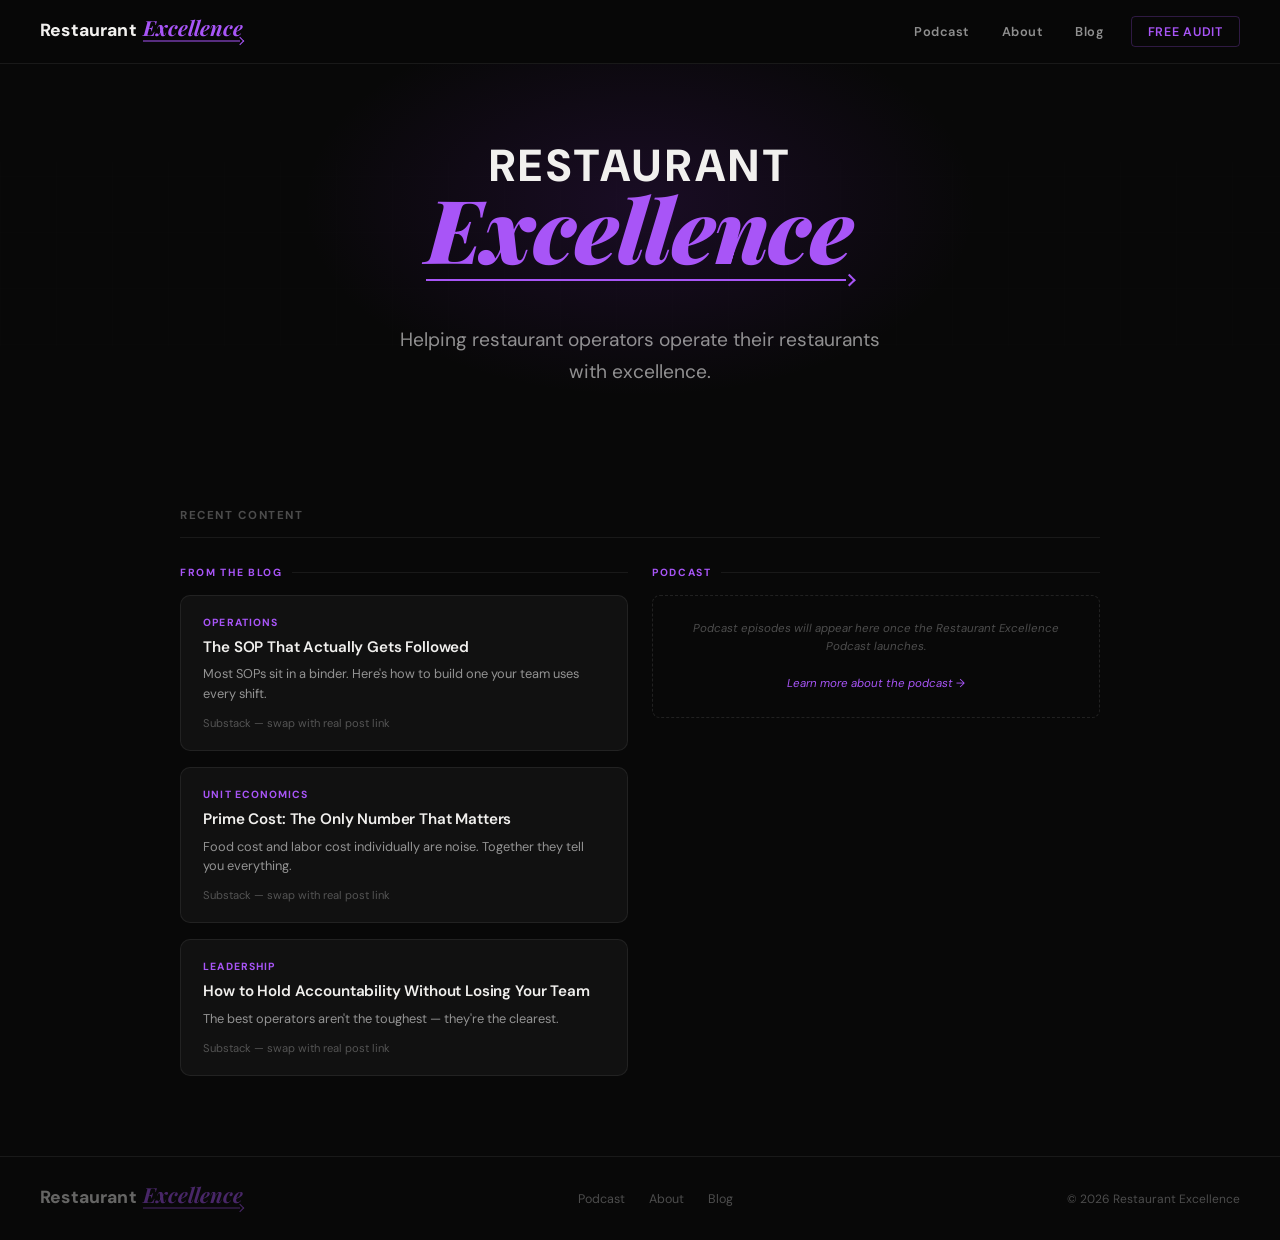
==== index.html @ 6af5d202 "Rebuild site with multi-page structure - index.html: simplified homepage with wordmark, tagline, rec" ====
<!DOCTYPE html>
<html lang="en">
<head>
  <meta charset="UTF-8" />
  <meta name="viewport" content="width=device-width, initial-scale=1.0" />
  <title>Restaurant Excellence</title>
  <meta name="description" content="Helping restaurant operators operate their restaurants with excellence.">
  <link rel="icon" type="image/svg+xml" href="favicon.svg">
  <link rel="preconnect" href="https://fonts.googleapis.com">
  <link rel="preconnect" href="https://fonts.gstatic.com" crossorigin>
  <link href="https://fonts.googleapis.com/css2?family=Playfair+Display:ital,wght@1,700;1,900&family=DM+Sans:wght@400;500;600;800&display=swap" rel="stylesheet">
  <style>
    *, *::before, *::after { box-sizing: border-box; margin: 0; padding: 0; }
    :root {
      --purple:       #6B21A8;
      --purple-mid:   #7C3AED;
      --purple-light: #A855F7;
      --bg:           #080808;
      --bg-card:      #111111;
      --text:         #F1F0EE;
      --text-muted:   rgba(255,255,255,0.55);
      --text-dim:     rgba(255,255,255,0.28);
      --border:       rgba(255,255,255,0.07);
      --border-purple: rgba(168,85,247,0.25);
    }
    html { scroll-behavior: smooth; }
    body { font-family: 'DM Sans', system-ui, sans-serif; background: var(--bg); color: var(--text); min-height: 100vh; display: flex; flex-direction: column; -webkit-font-smoothing: antialiased; }
    a { text-decoration: none; color: inherit; }

    /* ── NAV ── */
    nav { display: flex; align-items: center; justify-content: space-between; padding: 0 2.5rem; height: 64px; border-bottom: 1px solid var(--border); position: sticky; top: 0; background: rgba(8,8,8,0.92); backdrop-filter: blur(16px); z-index: 100; }
    .nav-logo { display: inline-flex; align-items: center; }
    .brand-text { display: inline-flex; align-items: baseline; gap: 0.4rem; }
    .brand-restaurant { font-family: 'DM Sans', system-ui, sans-serif; font-size: 1.1rem; font-weight: 800; letter-spacing: 0.01em; color: var(--text); }
    .brand-excellence-wrap { display: inline-flex; flex-direction: column; align-items: flex-start; }
    .brand-excellence { font-family: 'Playfair Display', Georgia, serif; font-size: 1.3rem; font-style: italic; font-weight: 700; line-height: 0.9; color: var(--purple-light); }
    .brand-arrow { position: relative; width: 100%; min-width: 80px; height: 9px; }
    .brand-arrow::before { content: ''; position: absolute; top: 50%; left: 0; right: 0.22rem; border-top: 1.5px solid var(--purple-light); transform: translateY(-50%); }
    .brand-arrow::after { content: ''; position: absolute; top: 50%; right: 0; width: 0.38rem; height: 0.38rem; border-top: 1.5px solid var(--purple-light); border-right: 1.5px solid var(--purple-light); transform: translateY(-50%) rotate(45deg); }
    .nav-links { display: flex; align-items: center; gap: 0.25rem; }
    .nav-link { font-size: 0.8rem; font-weight: 600; letter-spacing: 0.04em; color: var(--text-muted); padding: 0.4rem 0.9rem; border-radius: 4px; transition: color 0.2s, background 0.2s; }
    .nav-link:hover { color: var(--text); background: rgba(255,255,255,0.05); }
    .nav-link.active { color: var(--text); }
    .nav-audit { font-size: 0.78rem; font-weight: 600; letter-spacing: 0.06em; text-transform: uppercase; color: var(--purple-light); padding: 0.4rem 1rem; border: 1px solid var(--border-purple); border-radius: 4px; transition: background 0.2s, border-color 0.2s; margin-left: 0.5rem; }
    .nav-audit:hover { background: rgba(168,85,247,0.1); border-color: rgba(168,85,247,0.5); }

    /* ── HERO WORDMARK ── */
    .hero { padding: 5rem 2rem 3.5rem; display: flex; flex-direction: column; align-items: center; text-align: center; position: relative; overflow: hidden; }
    .hero::before { content: ''; position: absolute; top: -60px; left: 50%; transform: translateX(-50%); width: 700px; height: 400px; background: radial-gradient(ellipse, rgba(107,33,168,0.18) 0%, transparent 68%); pointer-events: none; }
    .hero-grid { position: absolute; inset: 0; background-image: linear-gradient(rgba(255,255,255,0.02) 1px, transparent 1px), linear-gradient(90deg, rgba(255,255,255,0.02) 1px, transparent 1px); background-size: 56px 56px; mask-image: linear-gradient(180deg, transparent 0%, rgba(0,0,0,0.35) 30%, rgba(0,0,0,0.35) 70%, transparent 100%); }
    .hero-inner { position: relative; z-index: 2; display: flex; flex-direction: column; align-items: center; }

    .wordmark { display: inline-flex; flex-direction: column; align-items: center; gap: 0; margin-bottom: 2.25rem; }
    .wordmark-top { font-family: 'DM Sans', system-ui, sans-serif; font-size: clamp(1.6rem, 4vw, 2.8rem); font-weight: 800; letter-spacing: 0.08em; text-transform: uppercase; color: var(--text); line-height: 1; }
    .wordmark-excellence-wrap { display: flex; flex-direction: column; align-items: flex-start; width: 100%; }
    .wordmark-excellence { font-family: 'Playfair Display', Georgia, serif; font-size: clamp(3rem, 7vw, 5.5rem); font-style: italic; font-weight: 900; line-height: 0.88; color: var(--purple-light); letter-spacing: -0.01em; }
    .wordmark-arrow { position: relative; width: 100%; height: 16px; margin-top: 6px; }
    .wordmark-arrow::before { content: ''; position: absolute; top: 50%; left: 0; right: 0.5rem; border-top: 2px solid var(--purple-light); transform: translateY(-50%); }
    .wordmark-arrow::after { content: ''; position: absolute; top: 50%; right: 0; width: 0.55rem; height: 0.55rem; border-top: 2px solid var(--purple-light); border-right: 2px solid var(--purple-light); transform: translateY(-50%) rotate(45deg); }

    .hero-tagline { font-size: clamp(1rem, 1.8vw, 1.2rem); color: var(--text-muted); line-height: 1.65; max-width: 480px; }

    /* ── RECENT CONTENT ── */
    .recent { flex: 1; padding: 4rem 2.5rem 5rem; max-width: 1000px; margin: 0 auto; width: 100%; }
    .recent-header { display: flex; align-items: baseline; justify-content: space-between; margin-bottom: 1.75rem; padding-bottom: 0.875rem; border-bottom: 1px solid var(--border); }
    .recent-header h2 { font-size: 0.72rem; font-weight: 700; letter-spacing: 0.14em; text-transform: uppercase; color: var(--text-dim); }
    .recent-cols { display: grid; grid-template-columns: 1fr 1fr; gap: 1.5rem; }
    @media (max-width: 680px) { .recent-cols { grid-template-columns: 1fr; } }

    .content-col-label { font-size: 0.65rem; font-weight: 700; letter-spacing: 0.16em; text-transform: uppercase; color: var(--purple-light); margin-bottom: 1rem; display: flex; align-items: center; gap: 0.6rem; }
    .content-col-label::after { content: ''; flex: 1; height: 1px; background: var(--border); }

    .content-card { background: var(--bg-card); border: 1px solid var(--border); border-radius: 10px; padding: 1.25rem 1.4rem; margin-bottom: 1rem; display: block; transition: border-color 0.2s, background 0.2s; }
    .content-card:last-child { margin-bottom: 0; }
    .content-card:hover { border-color: var(--border-purple); background: #161616; }
    .content-card-tag { font-size: 0.65rem; font-weight: 700; letter-spacing: 0.1em; text-transform: uppercase; color: var(--purple-light); margin-bottom: 0.5rem; }
    .content-card h3 { font-size: 0.95rem; font-weight: 600; color: var(--text); line-height: 1.4; margin-bottom: 0.4rem; letter-spacing: -0.01em; }
    .content-card p { font-size: 0.8rem; color: var(--text-muted); line-height: 1.55; }
    .content-card-meta { font-size: 0.7rem; color: var(--text-dim); margin-top: 0.75rem; }

    .placeholder-note { font-size: 0.72rem; color: var(--text-dim); font-style: italic; padding: 1.5rem; border: 1px dashed rgba(255,255,255,0.1); border-radius: 8px; text-align: center; line-height: 1.6; }

    /* ── FOOTER ── */
    footer { padding: 1.75rem 2.5rem; border-top: 1px solid var(--border); display: flex; align-items: center; justify-content: space-between; flex-wrap: wrap; gap: 0.75rem; }
    .foot-links { display: flex; gap: 1.5rem; }
    .foot-links a { font-size: 0.78rem; color: var(--text-dim); transition: color 0.2s; }
    .foot-links a:hover { color: var(--text-muted); }
    .foot-copy { font-size: 0.75rem; color: var(--text-dim); }
  </style>
</head>
<body>

  <nav>
    <a href="index.html" class="nav-logo">
      <div class="brand-text">
        <span class="brand-restaurant">Restaurant</span>
        <span class="brand-excellence-wrap">
          <span class="brand-excellence">Excellence</span>
          <span class="brand-arrow"></span>
        </span>
      </div>
    </a>
    <div class="nav-links">
      <a href="podcast.html" class="nav-link">Podcast</a>
      <a href="about.html" class="nav-link">About</a>
      <a href="https://restaurantexcellence.substack.com" target="_blank" rel="noopener" class="nav-link">Blog</a>
      <a href="https://audit.restaurantexcellence.com" class="nav-audit">Free Audit</a>
    </div>
  </nav>

  <section class="hero">
    <div class="hero-grid"></div>
    <div class="hero-inner">
      <div class="wordmark">
        <span class="wordmark-top">Restaurant</span>
        <div class="wordmark-excellence-wrap">
          <span class="wordmark-excellence">Excellence</span>
          <div class="wordmark-arrow"></div>
        </div>
      </div>
      <p class="hero-tagline">Helping restaurant operators operate their restaurants with excellence.</p>
    </div>
  </section>

  <div class="recent">
    <div class="recent-header">
      <h2>Recent content</h2>
    </div>
    <div class="recent-cols">

      <div>
        <div class="content-col-label">From the blog</div>
        <a href="https://restaurantexcellence.substack.com" target="_blank" rel="noopener" class="content-card">
          <div class="content-card-tag">Operations</div>
          <h3>The SOP That Actually Gets Followed</h3>
          <p>Most SOPs sit in a binder. Here's how to build one your team uses every shift.</p>
          <div class="content-card-meta">Substack — swap with real post link</div>
        </a>
        <a href="https://restaurantexcellence.substack.com" target="_blank" rel="noopener" class="content-card">
          <div class="content-card-tag">Unit Economics</div>
          <h3>Prime Cost: The Only Number That Matters</h3>
          <p>Food cost and labor cost individually are noise. Together they tell you everything.</p>
          <div class="content-card-meta">Substack — swap with real post link</div>
        </a>
        <a href="https://restaurantexcellence.substack.com" target="_blank" rel="noopener" class="content-card">
          <div class="content-card-tag">Leadership</div>
          <h3>How to Hold Accountability Without Losing Your Team</h3>
          <p>The best operators aren't the toughest — they're the clearest.</p>
          <div class="content-card-meta">Substack — swap with real post link</div>
        </a>
      </div>

      <div>
        <div class="content-col-label">Podcast</div>
        <div class="placeholder-note">
          Podcast episodes will appear here once the Restaurant Excellence Podcast launches.<br><br>
          <a href="podcast.html" style="color: var(--purple-light);">Learn more about the podcast →</a>
        </div>
      </div>

    </div>
  </div>

  <footer>
    <div class="brand-text" style="opacity:0.4;">
      <span class="brand-restaurant">Restaurant</span>
      <span class="brand-excellence-wrap">
        <span class="brand-excellence">Excellence</span>
        <span class="brand-arrow"></span>
      </span>
    </div>
    <div class="foot-links">
      <a href="podcast.html">Podcast</a>
      <a href="about.html">About</a>
      <a href="https://restaurantexcellence.substack.com" target="_blank" rel="noopener">Blog</a>
    </div>
    <span class="foot-copy">© 2026 Restaurant Excellence</span>
  </footer>

</body>
</html>
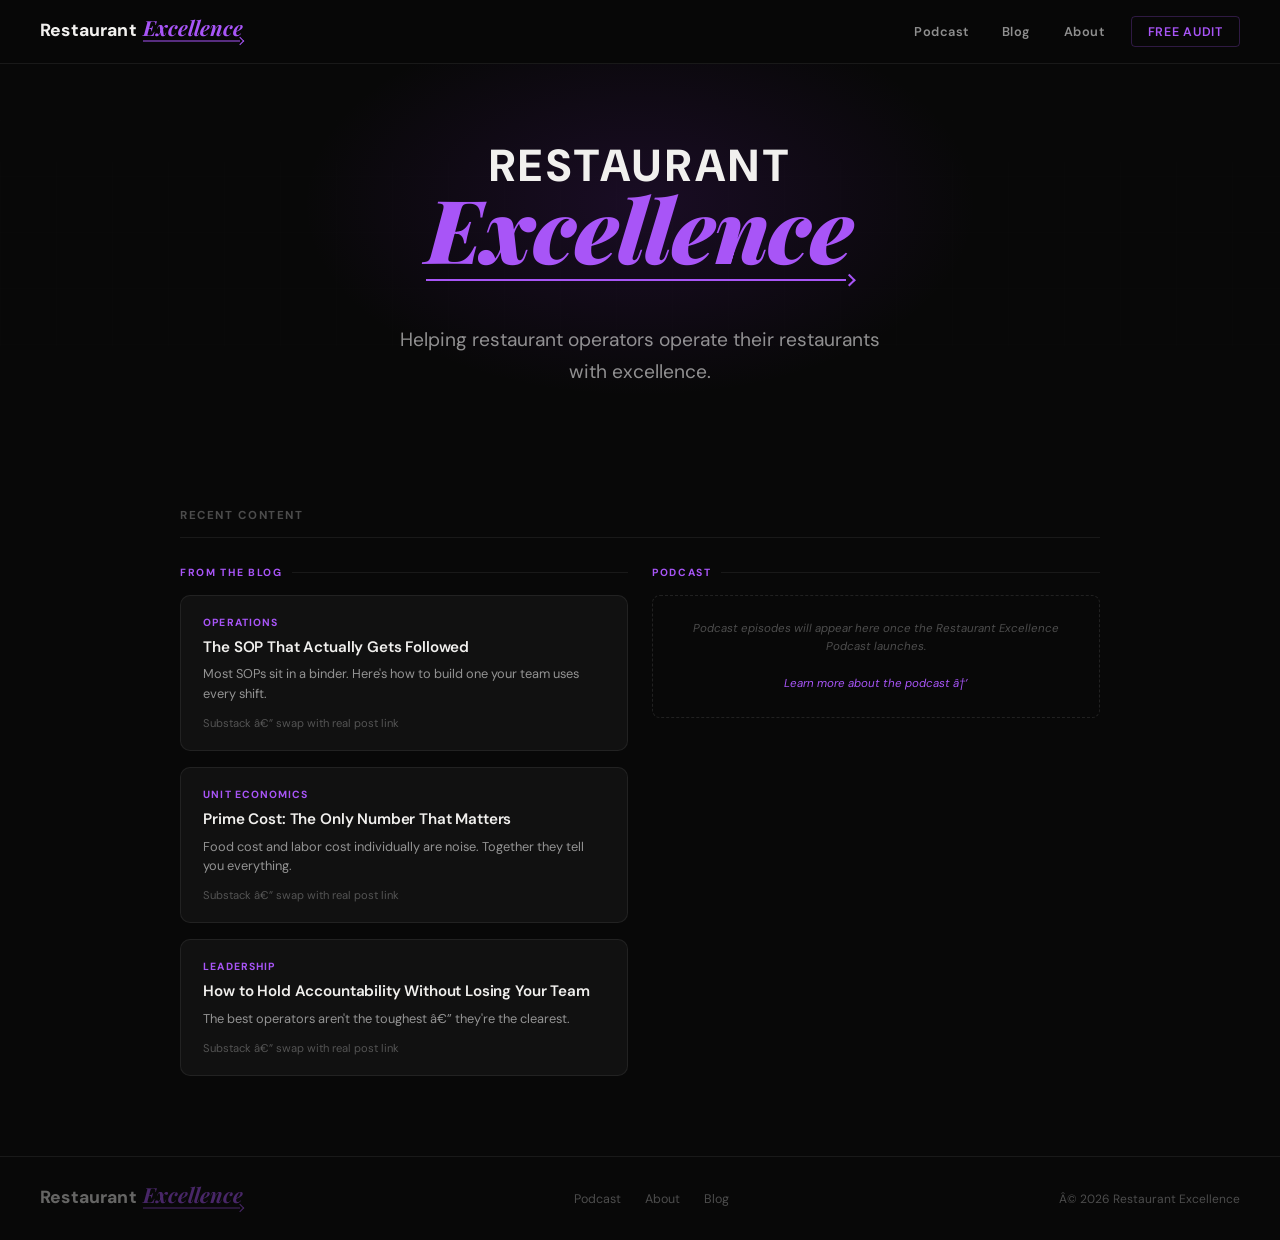
==== commit 26418b57: "Reorder nav: Podcast > Blog > About Co-Authored-By: Claude Sonnet 4.6 <noreply@anthropic.com>" ====
--- a/index.html
+++ b/index.html
@@ -1,4 +1,4 @@
-<!DOCTYPE html>
+﻿<!DOCTYPE html>
 <html lang="en">
 <head>
   <meta charset="UTF-8" />
@@ -27,7 +27,7 @@
     body { font-family: 'DM Sans', system-ui, sans-serif; background: var(--bg); color: var(--text); min-height: 100vh; display: flex; flex-direction: column; -webkit-font-smoothing: antialiased; }
     a { text-decoration: none; color: inherit; }
 
-    /* ── NAV ── */
+    /* â”€â”€ NAV â”€â”€ */
     nav { display: flex; align-items: center; justify-content: space-between; padding: 0 2.5rem; height: 64px; border-bottom: 1px solid var(--border); position: sticky; top: 0; background: rgba(8,8,8,0.92); backdrop-filter: blur(16px); z-index: 100; }
     .nav-logo { display: inline-flex; align-items: center; }
     .brand-text { display: inline-flex; align-items: baseline; gap: 0.4rem; }
@@ -44,7 +44,7 @@
     .nav-audit { font-size: 0.78rem; font-weight: 600; letter-spacing: 0.06em; text-transform: uppercase; color: var(--purple-light); padding: 0.4rem 1rem; border: 1px solid var(--border-purple); border-radius: 4px; transition: background 0.2s, border-color 0.2s; margin-left: 0.5rem; }
     .nav-audit:hover { background: rgba(168,85,247,0.1); border-color: rgba(168,85,247,0.5); }
 
-    /* ── HERO WORDMARK ── */
+    /* â”€â”€ HERO WORDMARK â”€â”€ */
     .hero { padding: 5rem 2rem 3.5rem; display: flex; flex-direction: column; align-items: center; text-align: center; position: relative; overflow: hidden; }
     .hero::before { content: ''; position: absolute; top: -60px; left: 50%; transform: translateX(-50%); width: 700px; height: 400px; background: radial-gradient(ellipse, rgba(107,33,168,0.18) 0%, transparent 68%); pointer-events: none; }
     .hero-grid { position: absolute; inset: 0; background-image: linear-gradient(rgba(255,255,255,0.02) 1px, transparent 1px), linear-gradient(90deg, rgba(255,255,255,0.02) 1px, transparent 1px); background-size: 56px 56px; mask-image: linear-gradient(180deg, transparent 0%, rgba(0,0,0,0.35) 30%, rgba(0,0,0,0.35) 70%, transparent 100%); }
@@ -60,7 +60,7 @@
 
     .hero-tagline { font-size: clamp(1rem, 1.8vw, 1.2rem); color: var(--text-muted); line-height: 1.65; max-width: 480px; }
 
-    /* ── RECENT CONTENT ── */
+    /* â”€â”€ RECENT CONTENT â”€â”€ */
     .recent { flex: 1; padding: 4rem 2.5rem 5rem; max-width: 1000px; margin: 0 auto; width: 100%; }
     .recent-header { display: flex; align-items: baseline; justify-content: space-between; margin-bottom: 1.75rem; padding-bottom: 0.875rem; border-bottom: 1px solid var(--border); }
     .recent-header h2 { font-size: 0.72rem; font-weight: 700; letter-spacing: 0.14em; text-transform: uppercase; color: var(--text-dim); }
@@ -80,7 +80,7 @@
 
     .placeholder-note { font-size: 0.72rem; color: var(--text-dim); font-style: italic; padding: 1.5rem; border: 1px dashed rgba(255,255,255,0.1); border-radius: 8px; text-align: center; line-height: 1.6; }
 
-    /* ── FOOTER ── */
+    /* â”€â”€ FOOTER â”€â”€ */
     footer { padding: 1.75rem 2.5rem; border-top: 1px solid var(--border); display: flex; align-items: center; justify-content: space-between; flex-wrap: wrap; gap: 0.75rem; }
     .foot-links { display: flex; gap: 1.5rem; }
     .foot-links a { font-size: 0.78rem; color: var(--text-dim); transition: color 0.2s; }
@@ -102,8 +102,8 @@
     </a>
     <div class="nav-links">
       <a href="podcast.html" class="nav-link">Podcast</a>
+      <a href="https://restaurantexcellence.substack.com" target="_blank" rel="noopener" class="nav-link">Blog</a>
       <a href="about.html" class="nav-link">About</a>
-      <a href="https://restaurantexcellence.substack.com" target="_blank" rel="noopener" class="nav-link">Blog</a>
       <a href="https://audit.restaurantexcellence.com" class="nav-audit">Free Audit</a>
     </div>
   </nav>
@@ -134,19 +134,19 @@
           <div class="content-card-tag">Operations</div>
           <h3>The SOP That Actually Gets Followed</h3>
           <p>Most SOPs sit in a binder. Here's how to build one your team uses every shift.</p>
-          <div class="content-card-meta">Substack — swap with real post link</div>
+          <div class="content-card-meta">Substack â€” swap with real post link</div>
         </a>
         <a href="https://restaurantexcellence.substack.com" target="_blank" rel="noopener" class="content-card">
           <div class="content-card-tag">Unit Economics</div>
           <h3>Prime Cost: The Only Number That Matters</h3>
           <p>Food cost and labor cost individually are noise. Together they tell you everything.</p>
-          <div class="content-card-meta">Substack — swap with real post link</div>
+          <div class="content-card-meta">Substack â€” swap with real post link</div>
         </a>
         <a href="https://restaurantexcellence.substack.com" target="_blank" rel="noopener" class="content-card">
           <div class="content-card-tag">Leadership</div>
           <h3>How to Hold Accountability Without Losing Your Team</h3>
-          <p>The best operators aren't the toughest — they're the clearest.</p>
-          <div class="content-card-meta">Substack — swap with real post link</div>
+          <p>The best operators aren't the toughest â€” they're the clearest.</p>
+          <div class="content-card-meta">Substack â€” swap with real post link</div>
         </a>
       </div>
 
@@ -154,7 +154,7 @@
         <div class="content-col-label">Podcast</div>
         <div class="placeholder-note">
           Podcast episodes will appear here once the Restaurant Excellence Podcast launches.<br><br>
-          <a href="podcast.html" style="color: var(--purple-light);">Learn more about the podcast →</a>
+          <a href="podcast.html" style="color: var(--purple-light);">Learn more about the podcast â†’</a>
         </div>
       </div>
 
@@ -174,7 +174,7 @@
       <a href="about.html">About</a>
       <a href="https://restaurantexcellence.substack.com" target="_blank" rel="noopener">Blog</a>
     </div>
-    <span class="foot-copy">© 2026 Restaurant Excellence</span>
+    <span class="foot-copy">Â© 2026 Restaurant Excellence</span>
   </footer>
 
 </body>
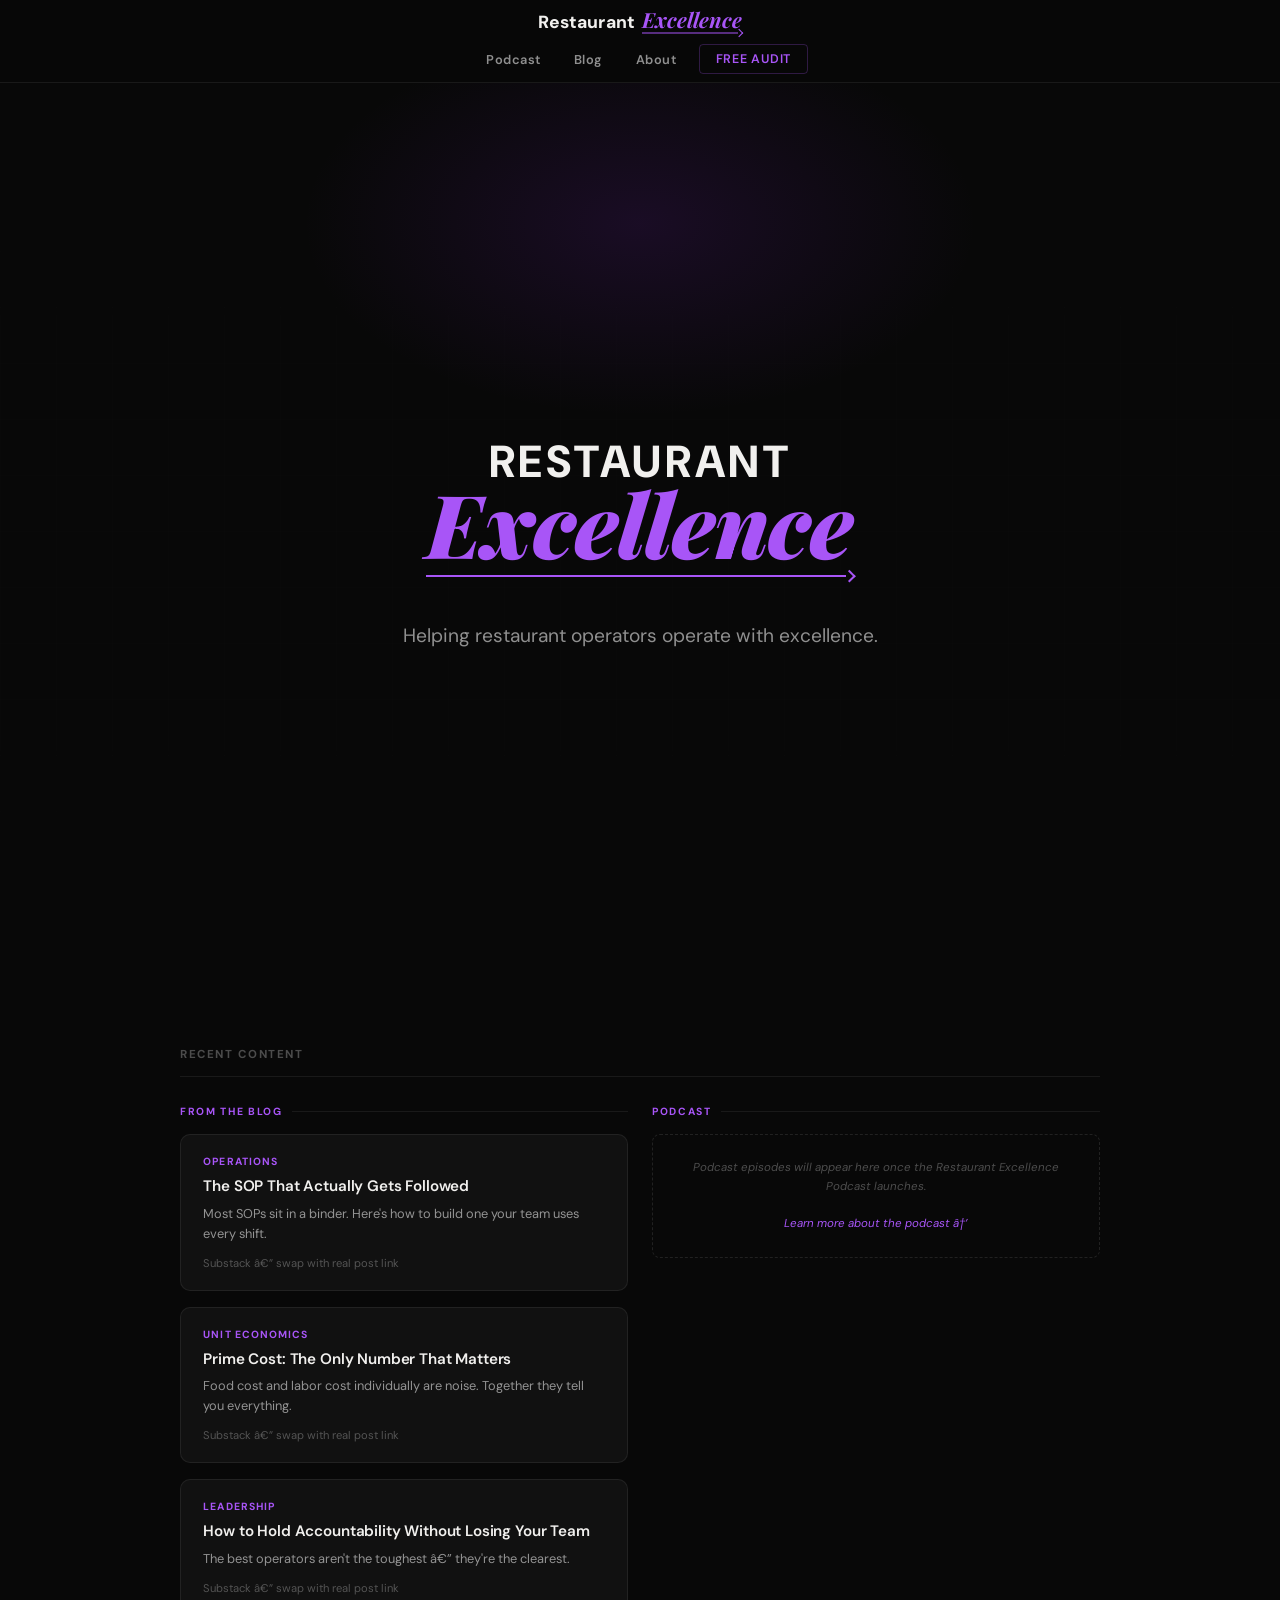
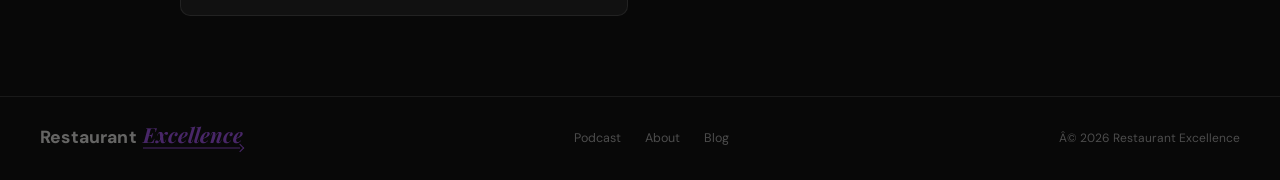
==== commit 4adcbe50: "Two-row nav, 100vh hero, updated slogan Nav layout changed to two rows on all pages for mobile fit. " ====
--- a/index.html
+++ b/index.html
@@ -4,7 +4,7 @@
   <meta charset="UTF-8" />
   <meta name="viewport" content="width=device-width, initial-scale=1.0" />
   <title>Restaurant Excellence</title>
-  <meta name="description" content="Helping restaurant operators operate their restaurants with excellence.">
+  <meta name="description" content="Helping restaurant operators operate with excellence.">
   <link rel="icon" type="image/svg+xml" href="favicon.svg">
   <link rel="preconnect" href="https://fonts.googleapis.com">
   <link rel="preconnect" href="https://fonts.gstatic.com" crossorigin>
@@ -27,8 +27,8 @@
     body { font-family: 'DM Sans', system-ui, sans-serif; background: var(--bg); color: var(--text); min-height: 100vh; display: flex; flex-direction: column; -webkit-font-smoothing: antialiased; }
     a { text-decoration: none; color: inherit; }
 
-    /* â”€â”€ NAV â”€â”€ */
-    nav { display: flex; align-items: center; justify-content: space-between; padding: 0 2.5rem; height: 64px; border-bottom: 1px solid var(--border); position: sticky; top: 0; background: rgba(8,8,8,0.92); backdrop-filter: blur(16px); z-index: 100; }
+    /* ── NAV ── */
+    nav { display: flex; flex-direction: column; align-items: center; padding: 0.6rem 2.5rem 0.5rem; border-bottom: 1px solid var(--border); position: sticky; top: 0; background: rgba(8,8,8,0.92); backdrop-filter: blur(16px); z-index: 100; gap: 0.4rem; }
     .nav-logo { display: inline-flex; align-items: center; }
     .brand-text { display: inline-flex; align-items: baseline; gap: 0.4rem; }
     .brand-restaurant { font-family: 'DM Sans', system-ui, sans-serif; font-size: 1.1rem; font-weight: 800; letter-spacing: 0.01em; color: var(--text); }
@@ -37,15 +37,15 @@
     .brand-arrow { position: relative; width: 100%; min-width: 80px; height: 9px; }
     .brand-arrow::before { content: ''; position: absolute; top: 50%; left: 0; right: 0.22rem; border-top: 1.5px solid var(--purple-light); transform: translateY(-50%); }
     .brand-arrow::after { content: ''; position: absolute; top: 50%; right: 0; width: 0.38rem; height: 0.38rem; border-top: 1.5px solid var(--purple-light); border-right: 1.5px solid var(--purple-light); transform: translateY(-50%) rotate(45deg); }
-    .nav-links { display: flex; align-items: center; gap: 0.25rem; }
+    .nav-links { display: flex; align-items: center; gap: 0.25rem; flex-wrap: wrap; justify-content: center; }
     .nav-link { font-size: 0.8rem; font-weight: 600; letter-spacing: 0.04em; color: var(--text-muted); padding: 0.4rem 0.9rem; border-radius: 4px; transition: color 0.2s, background 0.2s; }
     .nav-link:hover { color: var(--text); background: rgba(255,255,255,0.05); }
     .nav-link.active { color: var(--text); }
-    .nav-audit { font-size: 0.78rem; font-weight: 600; letter-spacing: 0.06em; text-transform: uppercase; color: var(--purple-light); padding: 0.4rem 1rem; border: 1px solid var(--border-purple); border-radius: 4px; transition: background 0.2s, border-color 0.2s; margin-left: 0.5rem; }
+    .nav-audit { font-size: 0.78rem; font-weight: 600; letter-spacing: 0.06em; text-transform: uppercase; color: var(--purple-light); padding: 0.4rem 1rem; border: 1px solid var(--border-purple); border-radius: 4px; transition: background 0.2s, border-color 0.2s; margin-left: 0.25rem; }
     .nav-audit:hover { background: rgba(168,85,247,0.1); border-color: rgba(168,85,247,0.5); }
 
     /* â”€â”€ HERO WORDMARK â”€â”€ */
-    .hero { padding: 5rem 2rem 3.5rem; display: flex; flex-direction: column; align-items: center; text-align: center; position: relative; overflow: hidden; }
+    .hero { min-height: 100vh; padding: 5rem 2rem 3.5rem; display: flex; flex-direction: column; align-items: center; justify-content: center; text-align: center; position: relative; overflow: hidden; }
     .hero::before { content: ''; position: absolute; top: -60px; left: 50%; transform: translateX(-50%); width: 700px; height: 400px; background: radial-gradient(ellipse, rgba(107,33,168,0.18) 0%, transparent 68%); pointer-events: none; }
     .hero-grid { position: absolute; inset: 0; background-image: linear-gradient(rgba(255,255,255,0.02) 1px, transparent 1px), linear-gradient(90deg, rgba(255,255,255,0.02) 1px, transparent 1px); background-size: 56px 56px; mask-image: linear-gradient(180deg, transparent 0%, rgba(0,0,0,0.35) 30%, rgba(0,0,0,0.35) 70%, transparent 100%); }
     .hero-inner { position: relative; z-index: 2; display: flex; flex-direction: column; align-items: center; }
@@ -118,7 +118,7 @@
           <div class="wordmark-arrow"></div>
         </div>
       </div>
-      <p class="hero-tagline">Helping restaurant operators operate their restaurants with excellence.</p>
+      <p class="hero-tagline">Helping restaurant operators operate with excellence.</p>
     </div>
   </section>
 
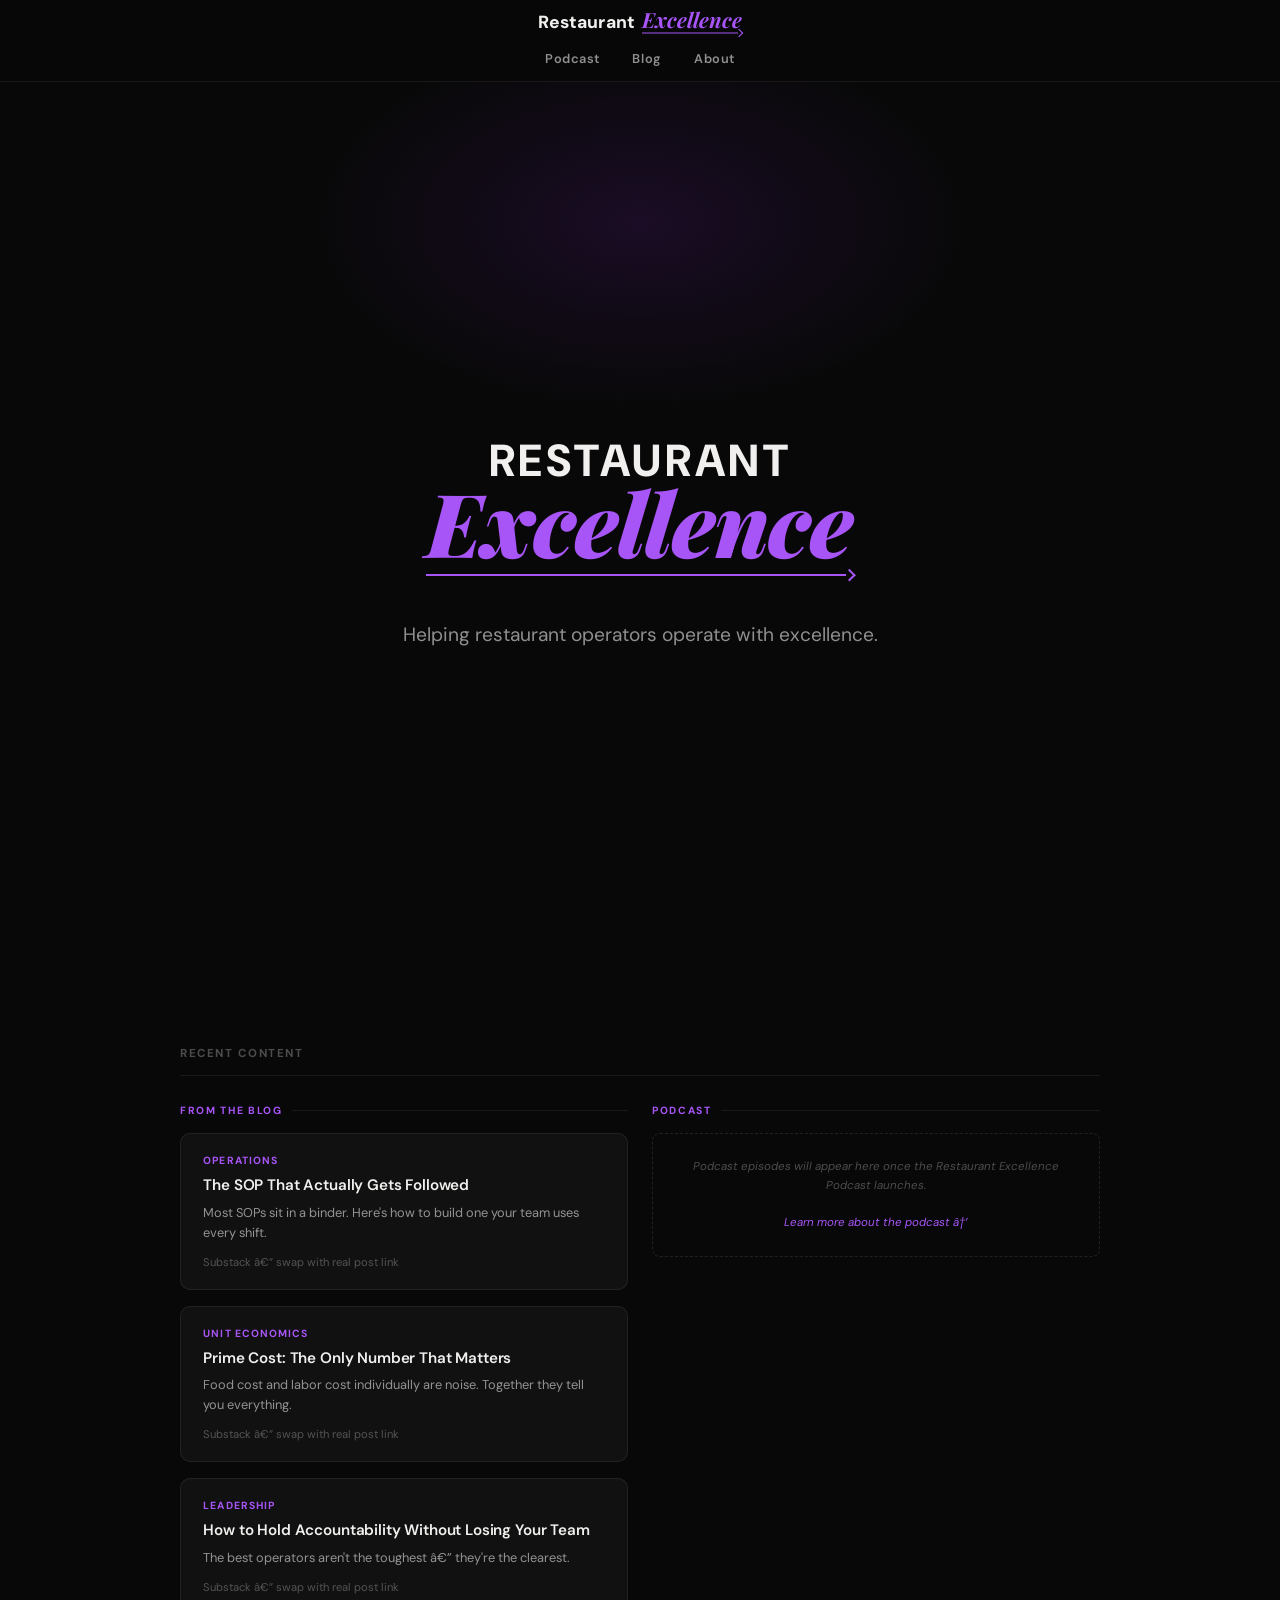
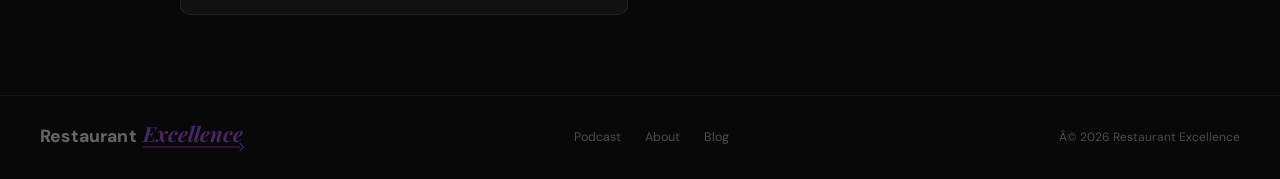
==== commit 5e282f2b: "Remove Free Audit button from nav on all pages Co-Authored-By: Claude Sonnet 4.6 <noreply@anthropic." ====
--- a/index.html
+++ b/index.html
@@ -104,7 +104,6 @@
       <a href="podcast.html" class="nav-link">Podcast</a>
       <a href="https://restaurantexcellence.substack.com" target="_blank" rel="noopener" class="nav-link">Blog</a>
       <a href="about.html" class="nav-link">About</a>
-      <a href="https://audit.restaurantexcellence.com" class="nav-audit">Free Audit</a>
     </div>
   </nav>
 
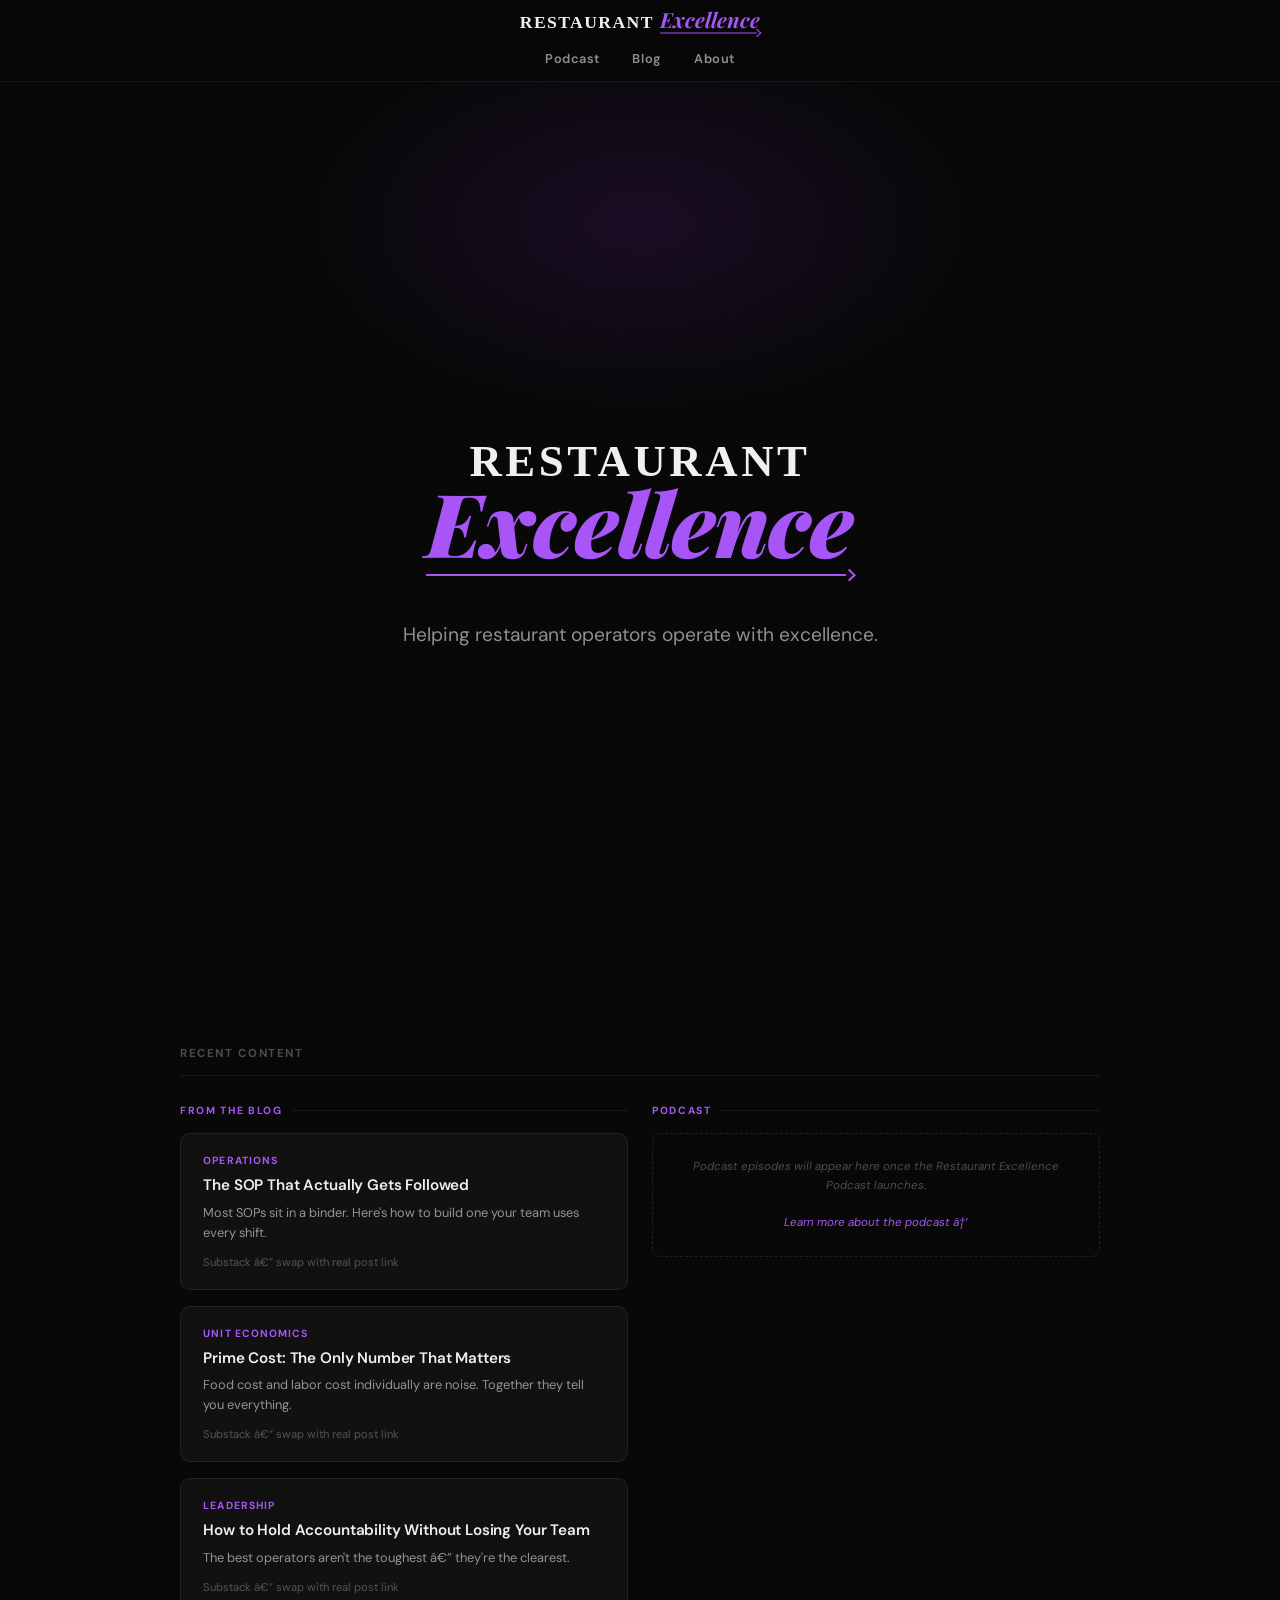
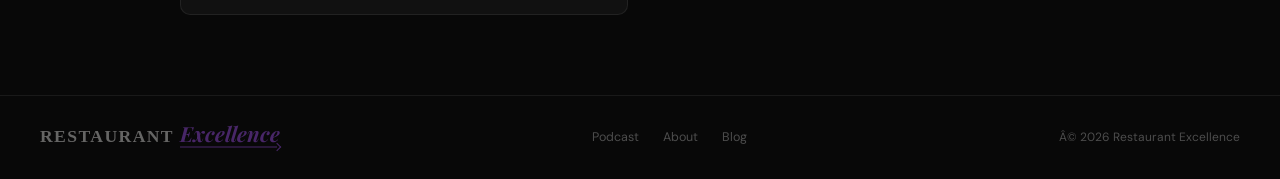
==== commit 009e53fa: "Change Restaurant font to Times New Roman across all pages Co-Authored-By: Claude Sonnet 4.6 <norepl" ====
--- a/index.html
+++ b/index.html
@@ -31,7 +31,7 @@
     nav { display: flex; flex-direction: column; align-items: center; padding: 0.6rem 2.5rem 0.5rem; border-bottom: 1px solid var(--border); position: sticky; top: 0; background: rgba(8,8,8,0.92); backdrop-filter: blur(16px); z-index: 100; gap: 0.4rem; }
     .nav-logo { display: inline-flex; align-items: center; }
     .brand-text { display: inline-flex; align-items: baseline; gap: 0.4rem; }
-    .brand-restaurant { font-family: 'DM Sans', system-ui, sans-serif; font-size: 1.1rem; font-weight: 800; letter-spacing: 0.01em; color: var(--text); }
+    .brand-restaurant { font-family: 'Times New Roman', Times, serif; font-size: 1.1rem; font-weight: 700; letter-spacing: 0.08em; text-transform: uppercase; color: var(--text); }
     .brand-excellence-wrap { display: inline-flex; flex-direction: column; align-items: flex-start; }
     .brand-excellence { font-family: 'Playfair Display', Georgia, serif; font-size: 1.3rem; font-style: italic; font-weight: 700; line-height: 0.9; color: var(--purple-light); }
     .brand-arrow { position: relative; width: 100%; min-width: 80px; height: 9px; }
@@ -51,7 +51,7 @@
     .hero-inner { position: relative; z-index: 2; display: flex; flex-direction: column; align-items: center; }
 
     .wordmark { display: inline-flex; flex-direction: column; align-items: center; gap: 0; margin-bottom: 2.25rem; }
-    .wordmark-top { font-family: 'DM Sans', system-ui, sans-serif; font-size: clamp(1.6rem, 4vw, 2.8rem); font-weight: 800; letter-spacing: 0.08em; text-transform: uppercase; color: var(--text); line-height: 1; }
+    .wordmark-top { font-family: 'Times New Roman', Times, serif; font-size: clamp(1.6rem, 4vw, 2.8rem); font-weight: 700; letter-spacing: 0.08em; text-transform: uppercase; color: var(--text); line-height: 1; }
     .wordmark-excellence-wrap { display: flex; flex-direction: column; align-items: flex-start; width: 100%; }
     .wordmark-excellence { font-family: 'Playfair Display', Georgia, serif; font-size: clamp(3rem, 7vw, 5.5rem); font-style: italic; font-weight: 900; line-height: 0.88; color: var(--purple-light); letter-spacing: -0.01em; }
     .wordmark-arrow { position: relative; width: 100%; height: 16px; margin-top: 6px; }
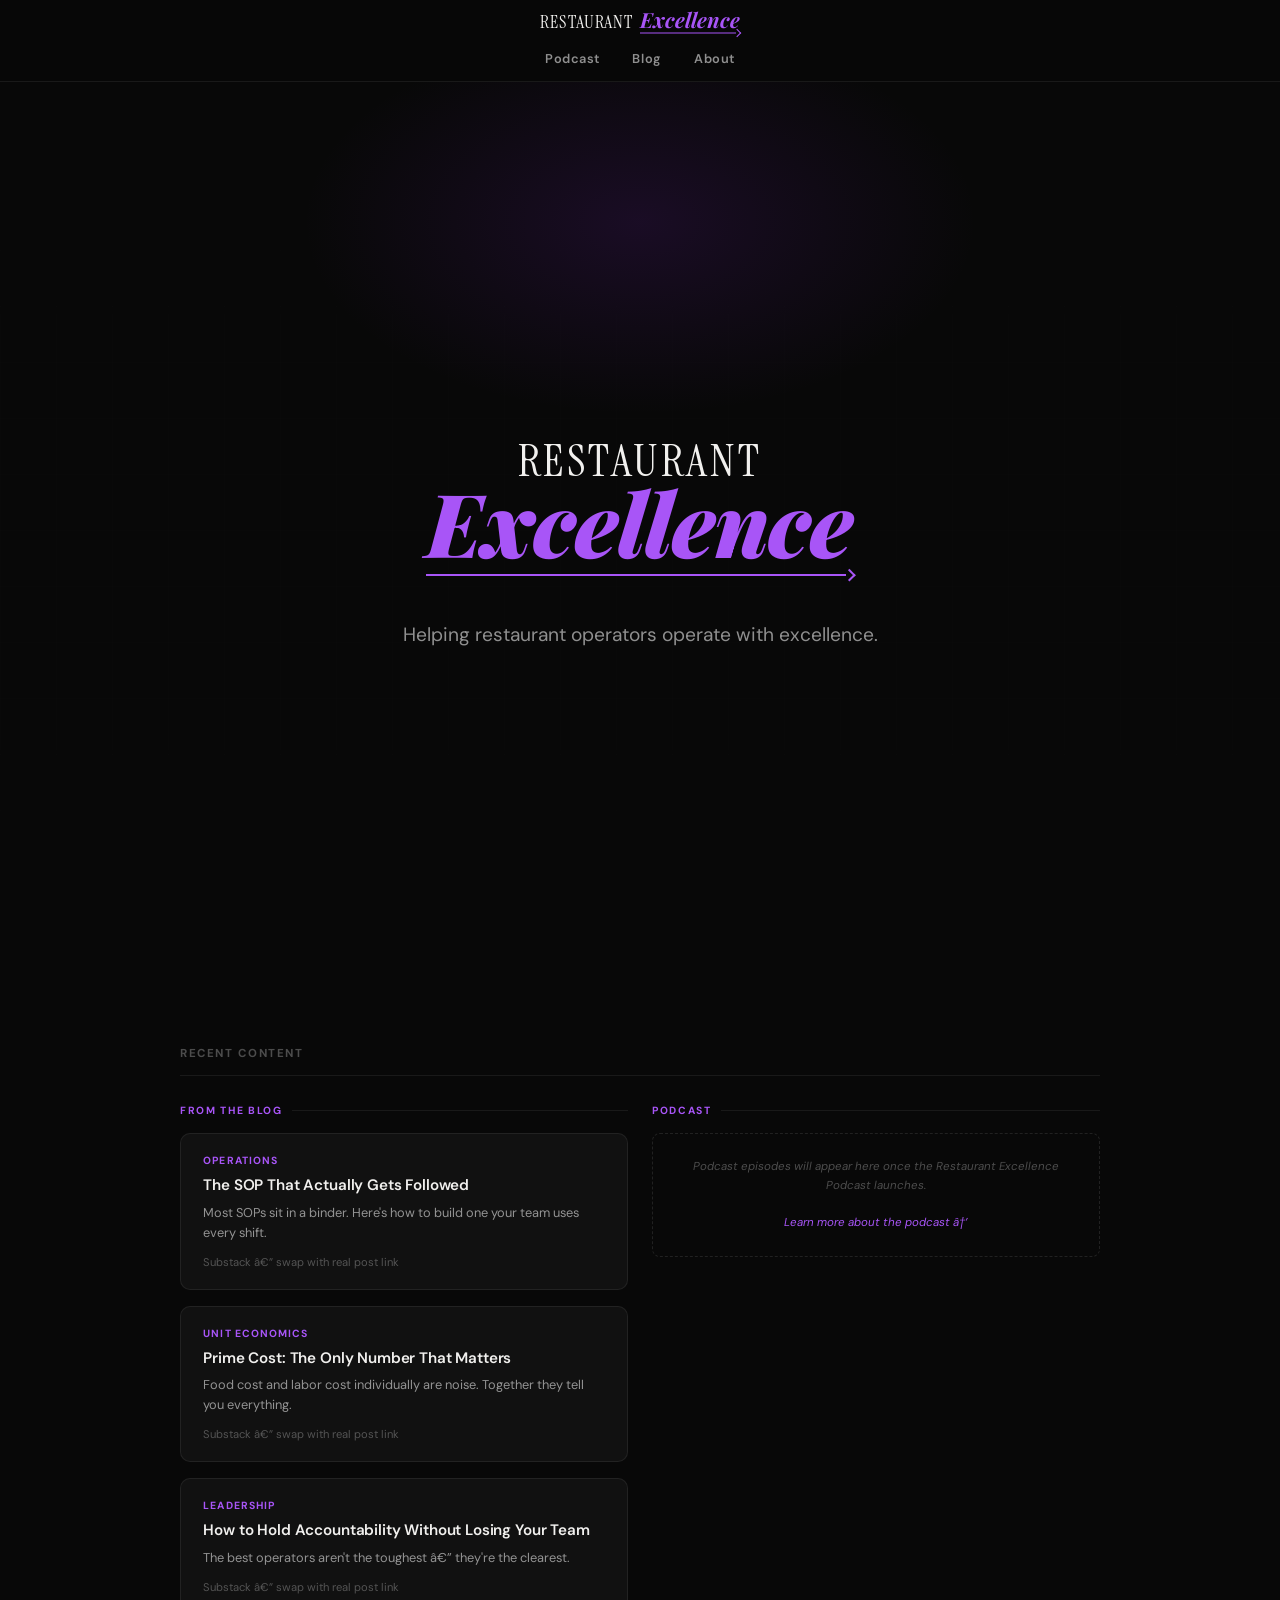
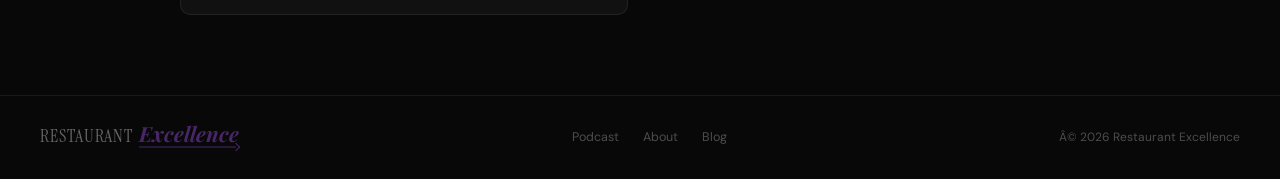
==== commit 38bd96e2: "Switch Restaurant font to Instrument Serif across all pages Co-Authored-By: Claude Sonnet 4.6 <norep" ====
--- a/index.html
+++ b/index.html
@@ -8,7 +8,7 @@
   <link rel="icon" type="image/svg+xml" href="favicon.svg">
   <link rel="preconnect" href="https://fonts.googleapis.com">
   <link rel="preconnect" href="https://fonts.gstatic.com" crossorigin>
-  <link href="https://fonts.googleapis.com/css2?family=Playfair+Display:ital,wght@1,700;1,900&family=DM+Sans:wght@400;500;600;800&display=swap" rel="stylesheet">
+  <link href="https://fonts.googleapis.com/css2?family=Instrument+Serif:ital@0;1&family=Playfair+Display:ital,wght@1,700;1,900&family=DM+Sans:wght@400;500;600;800&display=swap" rel="stylesheet">
   <style>
     *, *::before, *::after { box-sizing: border-box; margin: 0; padding: 0; }
     :root {
@@ -31,7 +31,7 @@
     nav { display: flex; flex-direction: column; align-items: center; padding: 0.6rem 2.5rem 0.5rem; border-bottom: 1px solid var(--border); position: sticky; top: 0; background: rgba(8,8,8,0.92); backdrop-filter: blur(16px); z-index: 100; gap: 0.4rem; }
     .nav-logo { display: inline-flex; align-items: center; }
     .brand-text { display: inline-flex; align-items: baseline; gap: 0.4rem; }
-    .brand-restaurant { font-family: 'Times New Roman', Times, serif; font-size: 1.1rem; font-weight: 700; letter-spacing: 0.08em; text-transform: uppercase; color: var(--text); }
+    .brand-restaurant { font-family: 'Instrument Serif', serif; font-size: 1.15rem; font-weight: 400; letter-spacing: 0.06em; text-transform: uppercase; color: var(--text); }
     .brand-excellence-wrap { display: inline-flex; flex-direction: column; align-items: flex-start; }
     .brand-excellence { font-family: 'Playfair Display', Georgia, serif; font-size: 1.3rem; font-style: italic; font-weight: 700; line-height: 0.9; color: var(--purple-light); }
     .brand-arrow { position: relative; width: 100%; min-width: 80px; height: 9px; }
@@ -51,7 +51,7 @@
     .hero-inner { position: relative; z-index: 2; display: flex; flex-direction: column; align-items: center; }
 
     .wordmark { display: inline-flex; flex-direction: column; align-items: center; gap: 0; margin-bottom: 2.25rem; }
-    .wordmark-top { font-family: 'Times New Roman', Times, serif; font-size: clamp(1.6rem, 4vw, 2.8rem); font-weight: 700; letter-spacing: 0.08em; text-transform: uppercase; color: var(--text); line-height: 1; }
+    .wordmark-top { font-family: 'Instrument Serif', serif; font-size: clamp(1.6rem, 4vw, 2.8rem); font-weight: 400; letter-spacing: 0.08em; text-transform: uppercase; color: var(--text); line-height: 1; }
     .wordmark-excellence-wrap { display: flex; flex-direction: column; align-items: flex-start; width: 100%; }
     .wordmark-excellence { font-family: 'Playfair Display', Georgia, serif; font-size: clamp(3rem, 7vw, 5.5rem); font-style: italic; font-weight: 900; line-height: 0.88; color: var(--purple-light); letter-spacing: -0.01em; }
     .wordmark-arrow { position: relative; width: 100%; height: 16px; margin-top: 6px; }
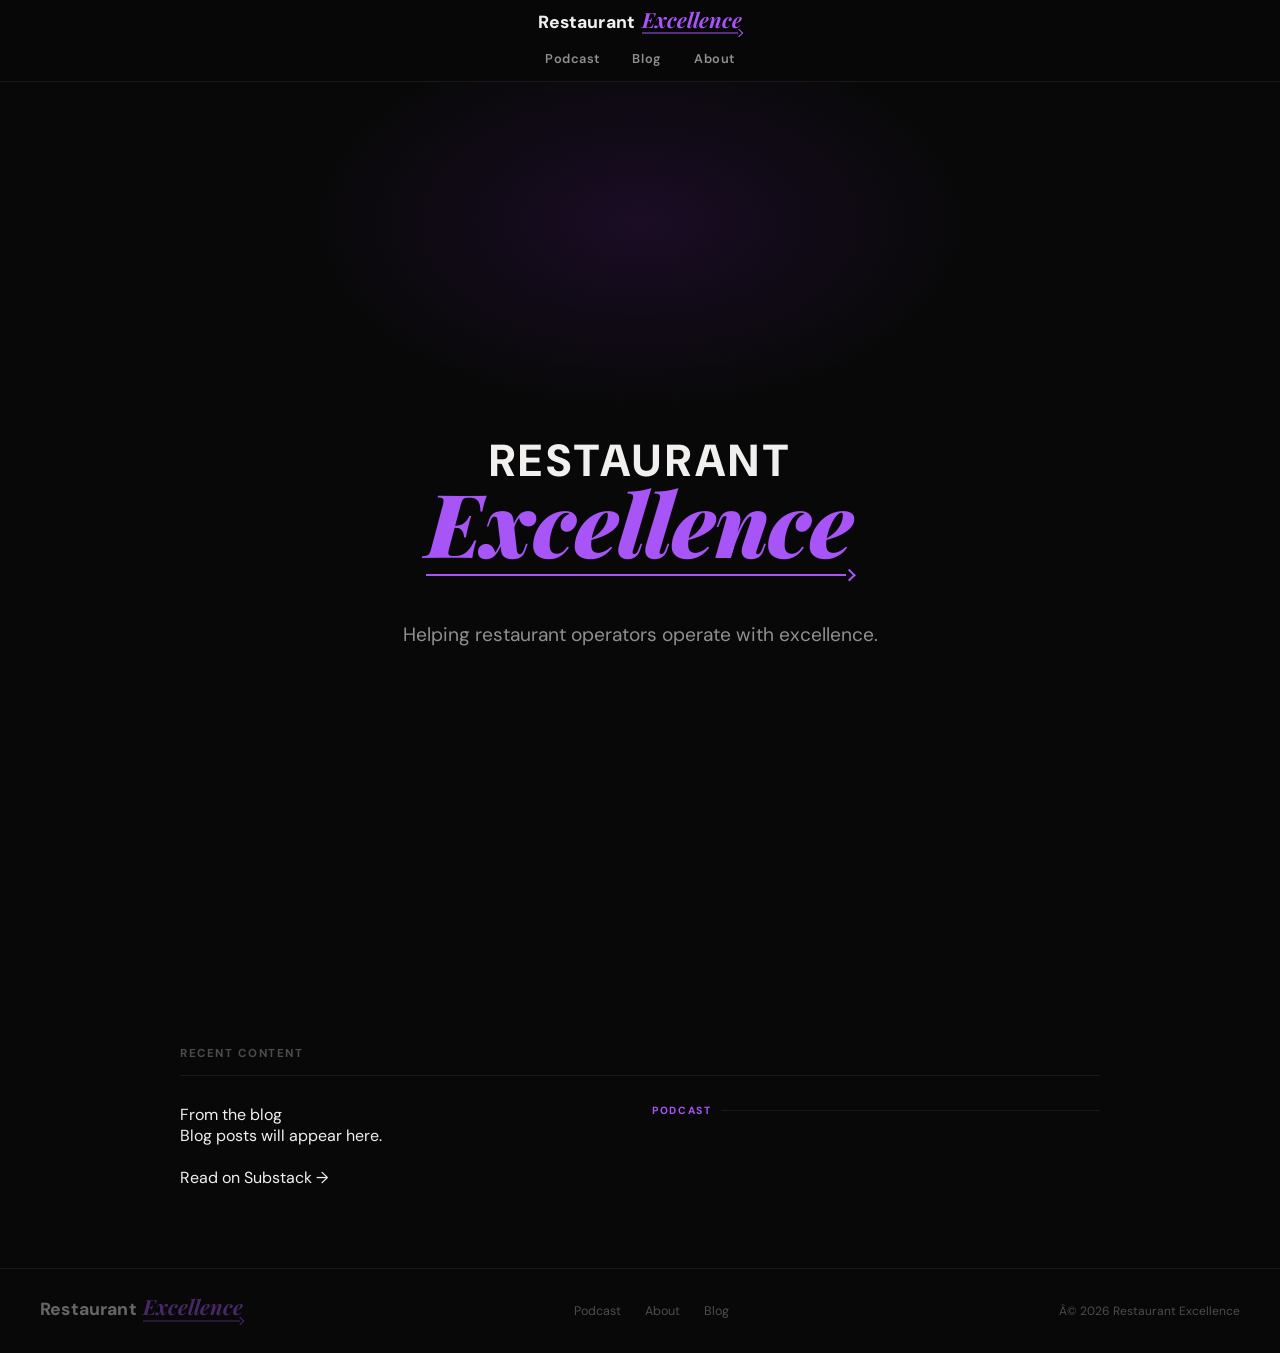
==== commit e9e29c44: "Revert font, clean up homepage, update about bio - Restaurant font reverted to DM Sans 800 - Remove " ====
--- a/index.html
+++ b/index.html
@@ -31,7 +31,7 @@
     nav { display: flex; flex-direction: column; align-items: center; padding: 0.6rem 2.5rem 0.5rem; border-bottom: 1px solid var(--border); position: sticky; top: 0; background: rgba(8,8,8,0.92); backdrop-filter: blur(16px); z-index: 100; gap: 0.4rem; }
     .nav-logo { display: inline-flex; align-items: center; }
     .brand-text { display: inline-flex; align-items: baseline; gap: 0.4rem; }
-    .brand-restaurant { font-family: 'Instrument Serif', serif; font-size: 1.15rem; font-weight: 400; letter-spacing: 0.06em; text-transform: uppercase; color: var(--text); }
+    .brand-restaurant { font-family: 'DM Sans', system-ui, sans-serif; font-size: 1.1rem; font-weight: 800; letter-spacing: 0.01em; color: var(--text); }
     .brand-excellence-wrap { display: inline-flex; flex-direction: column; align-items: flex-start; }
     .brand-excellence { font-family: 'Playfair Display', Georgia, serif; font-size: 1.3rem; font-style: italic; font-weight: 700; line-height: 0.9; color: var(--purple-light); }
     .brand-arrow { position: relative; width: 100%; min-width: 80px; height: 9px; }
@@ -51,7 +51,7 @@
     .hero-inner { position: relative; z-index: 2; display: flex; flex-direction: column; align-items: center; }
 
     .wordmark { display: inline-flex; flex-direction: column; align-items: center; gap: 0; margin-bottom: 2.25rem; }
-    .wordmark-top { font-family: 'Instrument Serif', serif; font-size: clamp(1.6rem, 4vw, 2.8rem); font-weight: 400; letter-spacing: 0.08em; text-transform: uppercase; color: var(--text); line-height: 1; }
+    .wordmark-top { font-family: 'DM Sans', system-ui, sans-serif; font-size: clamp(1.6rem, 4vw, 2.8rem); font-weight: 800; letter-spacing: 0.08em; text-transform: uppercase; color: var(--text); line-height: 1; }
     .wordmark-excellence-wrap { display: flex; flex-direction: column; align-items: flex-start; width: 100%; }
     .wordmark-excellence { font-family: 'Playfair Display', Georgia, serif; font-size: clamp(3rem, 7vw, 5.5rem); font-style: italic; font-weight: 900; line-height: 0.88; color: var(--purple-light); letter-spacing: -0.01em; }
     .wordmark-arrow { position: relative; width: 100%; height: 16px; margin-top: 6px; }
@@ -128,33 +128,16 @@
     <div class="recent-cols">
 
       <div>
-        <div class="content-col-label">From the blog</div>
-        <a href="https://restaurantexcellence.substack.com" target="_blank" rel="noopener" class="content-card">
-          <div class="content-card-tag">Operations</div>
-          <h3>The SOP That Actually Gets Followed</h3>
-          <p>Most SOPs sit in a binder. Here's how to build one your team uses every shift.</p>
-          <div class="content-card-meta">Substack â€” swap with real post link</div>
-        </a>
-        <a href="https://restaurantexcellence.substack.com" target="_blank" rel="noopener" class="content-card">
-          <div class="content-card-tag">Unit Economics</div>
-          <h3>Prime Cost: The Only Number That Matters</h3>
-          <p>Food cost and labor cost individually are noise. Together they tell you everything.</p>
-          <div class="content-card-meta">Substack â€” swap with real post link</div>
-        </a>
-        <a href="https://restaurantexcellence.substack.com" target="_blank" rel="noopener" class="content-card">
-          <div class="content-card-tag">Leadership</div>
-          <h3>How to Hold Accountability Without Losing Your Team</h3>
-          <p>The best operators aren't the toughest â€” they're the clearest.</p>
-          <div class="content-card-meta">Substack â€” swap with real post link</div>
-        </a>
+        <div class=”content-col-label”>From the blog</div>
+        <div class=”placeholder-note”>
+          Blog posts will appear here.<br><br>
+          <a href=”https://restaurantexcellence.substack.com” target=”_blank” rel=”noopener” style=”color: var(--purple-light);”>Read on Substack →</a>
+        </div>
       </div>
 
       <div>
         <div class="content-col-label">Podcast</div>
-        <div class="placeholder-note">
-          Podcast episodes will appear here once the Restaurant Excellence Podcast launches.<br><br>
-          <a href="podcast.html" style="color: var(--purple-light);">Learn more about the podcast â†’</a>
-        </div>
+        <!-- PODCAST EPISODES -->
       </div>
 
     </div>
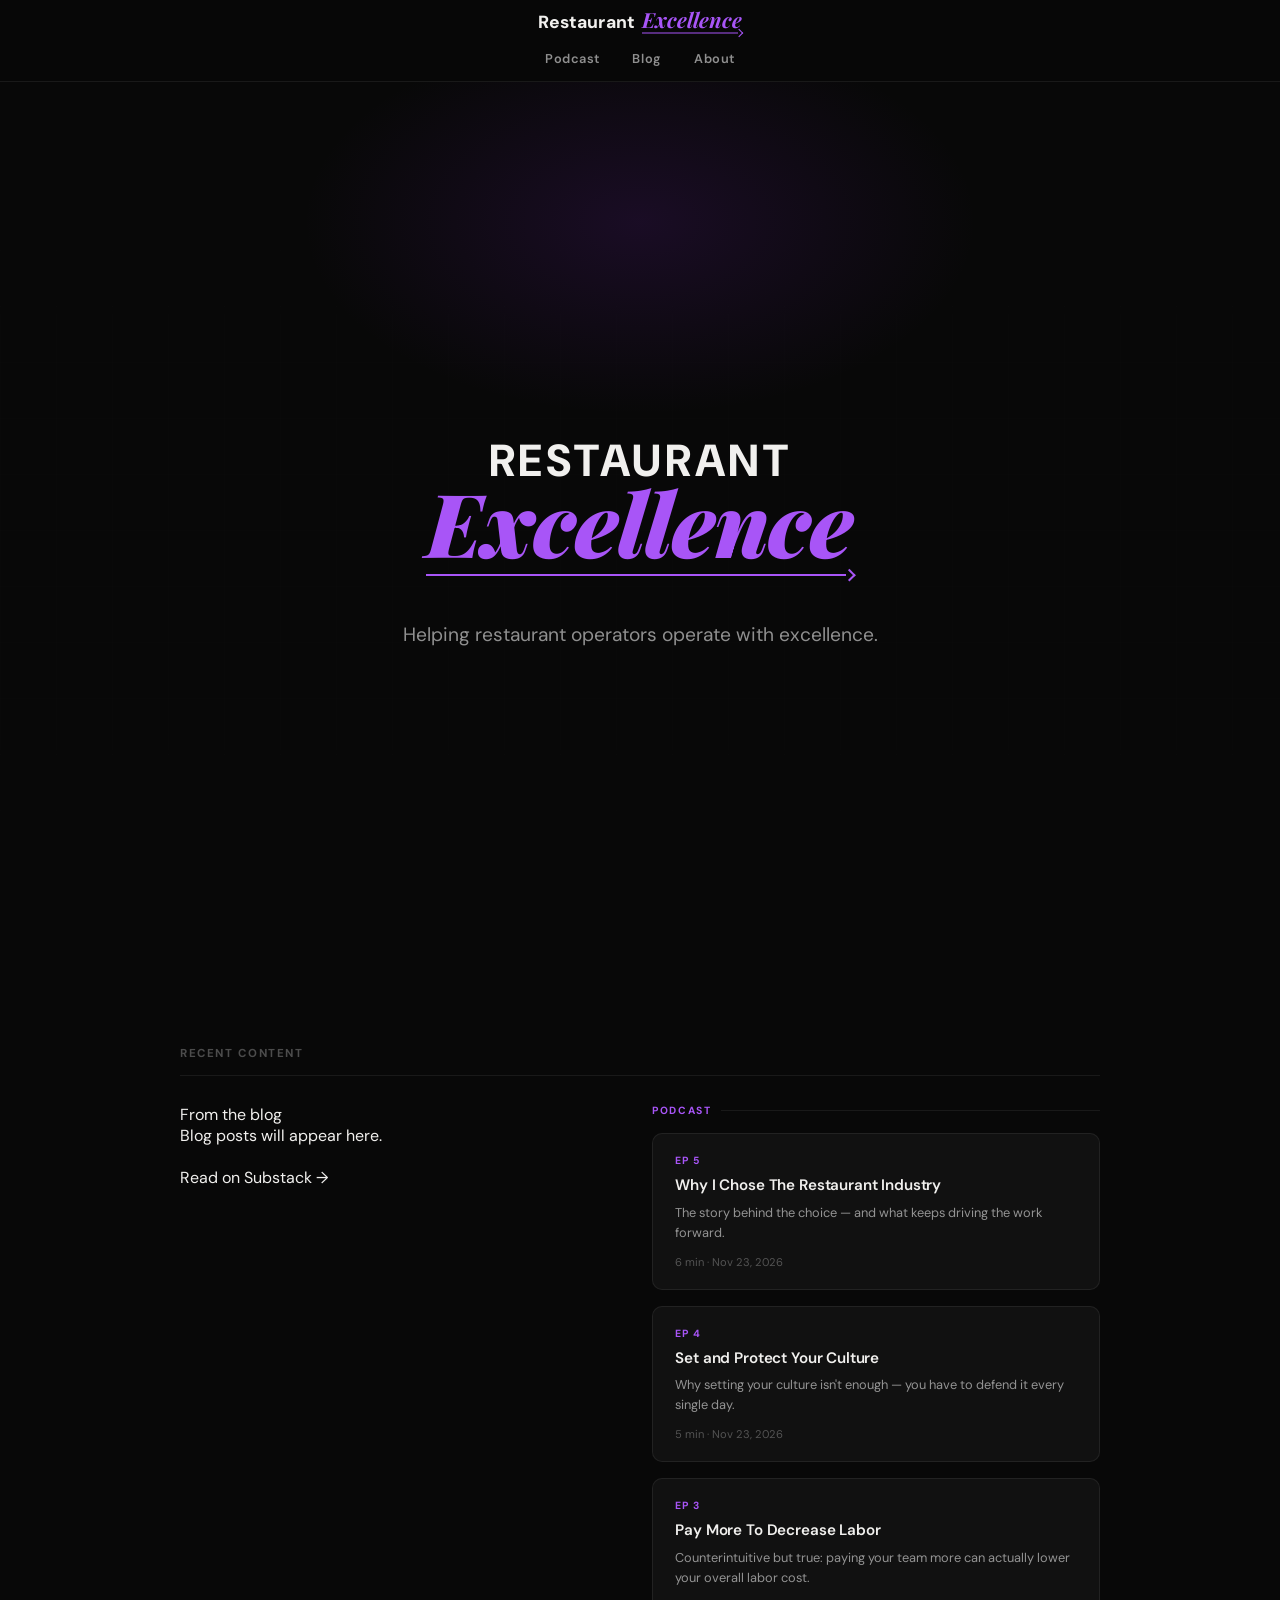
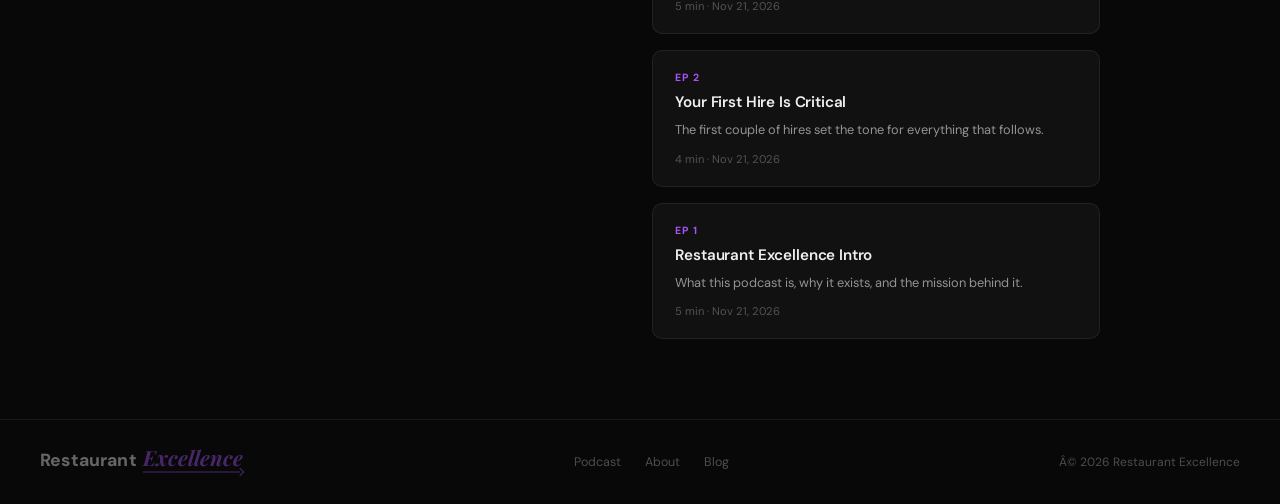
==== commit 849f9ef2: "Add all 5 podcast episodes from RSS feed Episodes pulled from rss.com feed, added to homepage podcas" ====
--- a/index.html
+++ b/index.html
@@ -137,7 +137,36 @@
 
       <div>
         <div class="content-col-label">Podcast</div>
-        <!-- PODCAST EPISODES -->
+        <a href="https://rss.com/podcasts/restaurant-excellence-pod1/3344902" target="_blank" rel="noopener" class="content-card">
+          <div class="content-card-tag">Ep 5</div>
+          <h3>Why I Chose The Restaurant Industry</h3>
+          <p>The story behind the choice — and what keeps driving the work forward.</p>
+          <div class="content-card-meta">6 min · Nov 23, 2026</div>
+        </a>
+        <a href="https://rss.com/podcasts/restaurant-excellence-pod1/3344901" target="_blank" rel="noopener" class="content-card">
+          <div class="content-card-tag">Ep 4</div>
+          <h3>Set and Protect Your Culture</h3>
+          <p>Why setting your culture isn't enough — you have to defend it every single day.</p>
+          <div class="content-card-meta">5 min · Nov 23, 2026</div>
+        </a>
+        <a href="https://rss.com/podcasts/restaurant-excellence-pod1/3341014" target="_blank" rel="noopener" class="content-card">
+          <div class="content-card-tag">Ep 3</div>
+          <h3>Pay More To Decrease Labor</h3>
+          <p>Counterintuitive but true: paying your team more can actually lower your overall labor cost.</p>
+          <div class="content-card-meta">5 min · Nov 21, 2026</div>
+        </a>
+        <a href="https://rss.com/podcasts/restaurant-excellence-pod1/3341006" target="_blank" rel="noopener" class="content-card">
+          <div class="content-card-tag">Ep 2</div>
+          <h3>Your First Hire Is Critical</h3>
+          <p>The first couple of hires set the tone for everything that follows.</p>
+          <div class="content-card-meta">4 min · Nov 21, 2026</div>
+        </a>
+        <a href="https://rss.com/podcasts/restaurant-excellence-pod1/3341000" target="_blank" rel="noopener" class="content-card">
+          <div class="content-card-tag">Ep 1</div>
+          <h3>Restaurant Excellence Intro</h3>
+          <p>What this podcast is, why it exists, and the mission behind it.</p>
+          <div class="content-card-meta">5 min · Nov 21, 2026</div>
+        </a>
       </div>
 
     </div>
